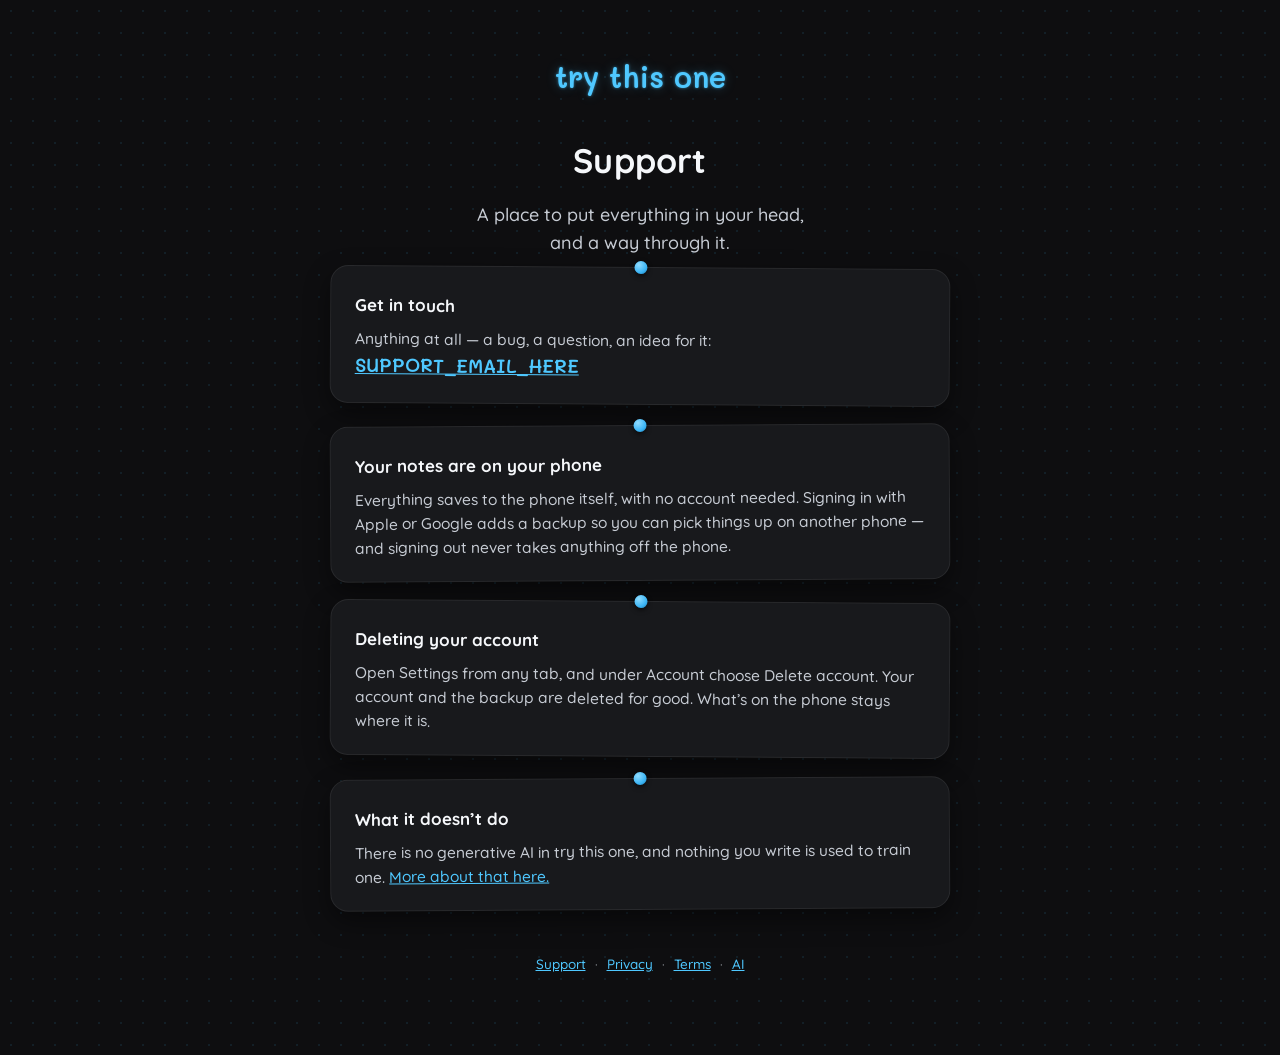
==== index.html @ eb986d2e "The pages try this one points to from the App Store Privacy, terms, AI disclosure and support, in th" ====
<!DOCTYPE html>
<html lang="en">
<head>
<meta charset="utf-8">
<meta name="viewport" content="width=device-width, initial-scale=1">
<title>Support · try this one</title>
<meta name="description" content="Help and contact for try this one.">
<meta name="theme-color" content="#0e0e10">
<link rel="preconnect" href="https://fonts.googleapis.com">
<link rel="preconnect" href="https://fonts.gstatic.com" crossorigin>
<link href="https://fonts.googleapis.com/css2?family=Quicksand:wght@500;600;700&family=Mali:wght@600&display=swap" rel="stylesheet">
<link rel="stylesheet" href="tto.css">
</head>
<body>
<div class="page">
<header><a class="wordmark" href="./">try this one</a></header>
<h1>Support</h1>
<p class="lead">A place to put everything in your head, and a way through it.</p>
<section class="note">
<h2>Get in touch</h2>
<p>Anything at all &mdash; a bug, a question, an idea for it:<br><a class="contact" href="mailto:SUPPORT_EMAIL_HERE">SUPPORT_EMAIL_HERE</a></p>
</section>
<section class="note">
<h2>Your notes are on your phone</h2>
<p>Everything saves to the phone itself, with no account needed. Signing in with Apple or Google adds a backup so you can pick things up on another phone &mdash; and signing out never takes anything off the phone.</p>
</section>
<section class="note">
<h2>Deleting your account</h2>
<p>Open Settings from any tab, and under Account choose Delete account. Your account and the backup are deleted for good. What&rsquo;s on the phone stays where it is.</p>
</section>
<section class="note">
<h2>What it doesn&rsquo;t do</h2>
<p>There is no generative AI in try this one, and nothing you write is used to train one. <a href="ai.html">More about that here.</a></p>
</section>
<footer>
<a href="./">Support</a>·<a href="privacy.html">Privacy</a>·<a href="terms.html">Terms</a>·<a href="ai.html">AI</a>
</footer>
</div>
</body>
</html>
---- tto.css ----
/* The app's own palette and hand. Kept in step with DesignSystem/Colors.swift
   and Features/Settings/SettingsLogoKit.swift — if those move, move these. */
:root {
  --bg:        #0e0e10;
  --felt:      #101113;
  --felt-lit:  #18191c;
  --glow:      #4fc8ff;
  --edge:      #3ab4f5;
  --silver:    #c7ccd4;
  --white:     #f5f7fa;
  --indigo:    #8b85ec;
}

* { box-sizing: border-box; }

html { -webkit-text-size-adjust: 100%; }

body {
  margin: 0;
  padding: 0 20px 80px;
  background-color: var(--bg);
  /* The dot floor the settings page stands on. */
  background-image: radial-gradient(rgba(58,180,245,.10) 1px, transparent 1px);
  background-size: 22px 22px;
  color: var(--white);
  font-family: Quicksand, -apple-system, BlinkMacSystemFont, system-ui, sans-serif;
  font-weight: 500;
  line-height: 1.55;
  -webkit-font-smoothing: antialiased;
}

.page { max-width: 620px; margin: 0 auto; }

/* The wordmark, lit from inside the way the icon writes it. */
header { text-align: center; padding: 54px 0 8px; }

.wordmark {
  display: inline-block;
  font-family: Mali, cursive;
  font-weight: 600;
  font-size: 30px;
  color: var(--glow);
  text-decoration: none;
  text-shadow: 0 0 3px rgba(79,200,255,.55), 0 0 12px rgba(79,200,255,.28);
}

h1 {
  font-size: 34px;
  font-weight: 700;
  letter-spacing: .2px;
  margin: 26px 0 14px;
  text-align: center;
}

/* Said first and biggest, before any detail. */
.lead {
  font-size: 18px;
  color: var(--silver);
  text-align: center;
  margin: 0 auto 10px;
  max-width: 30ch;
}

.stamp {
  text-align: center;
  font-size: 12px;
  color: rgba(199,204,212,.55);
  margin: 0 0 38px;
}

/* Each part is a note pinned to the wall, tilted a hair like the real ones. */
.note {
  position: relative;
  background: var(--felt-lit);
  border: 1px solid rgba(255,255,255,.07);
  border-radius: 18px;
  padding: 26px 24px 22px;
  margin: 0 0 20px;
  box-shadow: 0 10px 26px rgba(0,0,0,.45);
}
.note:nth-child(odd)  { transform: rotate(-.35deg); }
.note:nth-child(even) { transform: rotate(.4deg); }

/* The pin. */
.note::before {
  content: "";
  position: absolute;
  top: -7px; left: 50%;
  width: 13px; height: 13px;
  margin-left: -6.5px;
  border-radius: 50%;
  background: radial-gradient(circle at 34% 30%, #8fdcff, var(--edge) 62%, #1c74a8);
  box-shadow: 0 2px 5px rgba(0,0,0,.6);
}

.note h2 {
  font-size: 17px;
  font-weight: 700;
  margin: 0 0 8px;
  color: var(--white);
}
.note p { margin: 0; color: var(--silver); font-size: 15.5px; }
.note p + p { margin-top: 10px; }

a { color: var(--glow); }

.contact {
  font-family: Mali, cursive;
  font-weight: 600;
  font-size: 19px;
  word-break: break-word;
}

footer {
  margin-top: 44px;
  text-align: center;
  font-size: 13.5px;
  color: rgba(199,204,212,.6);
}
footer a { margin: 0 9px; white-space: nowrap; }

@media (max-width: 420px) {
  h1 { font-size: 28px; }
  .lead { font-size: 16.5px; }
  .note { padding: 24px 19px 20px; }
}
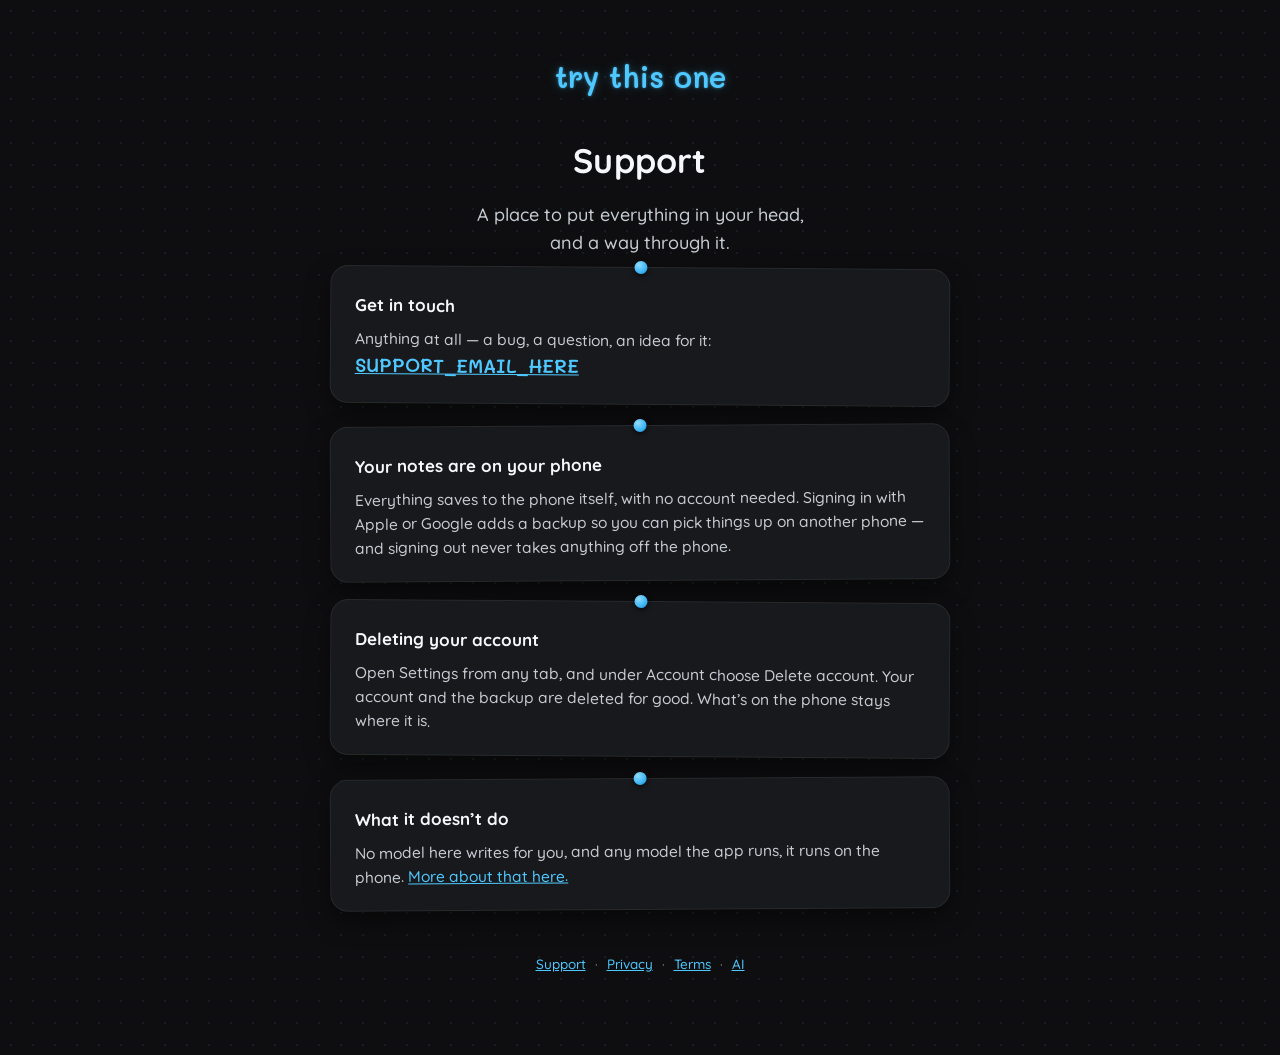
==== commit 19b2985e: "Say what the AI won't do, instead of saying there isn't any A rule rather than an absence: it runs o" ====
--- a/index.html
+++ b/index.html
@@ -30,7 +30,7 @@
 </section>
 <section class="note">
 <h2>What it doesn&rsquo;t do</h2>
-<p>There is no generative AI in try this one, and nothing you write is used to train one. <a href="ai.html">More about that here.</a></p>
+<p>No model here writes for you, and any model the app runs, it runs on the phone. <a href="ai.html">More about that here.</a></p>
 </section>
 <footer>
 <a href="./">Support</a>·<a href="privacy.html">Privacy</a>·<a href="terms.html">Terms</a>·<a href="ai.html">AI</a>
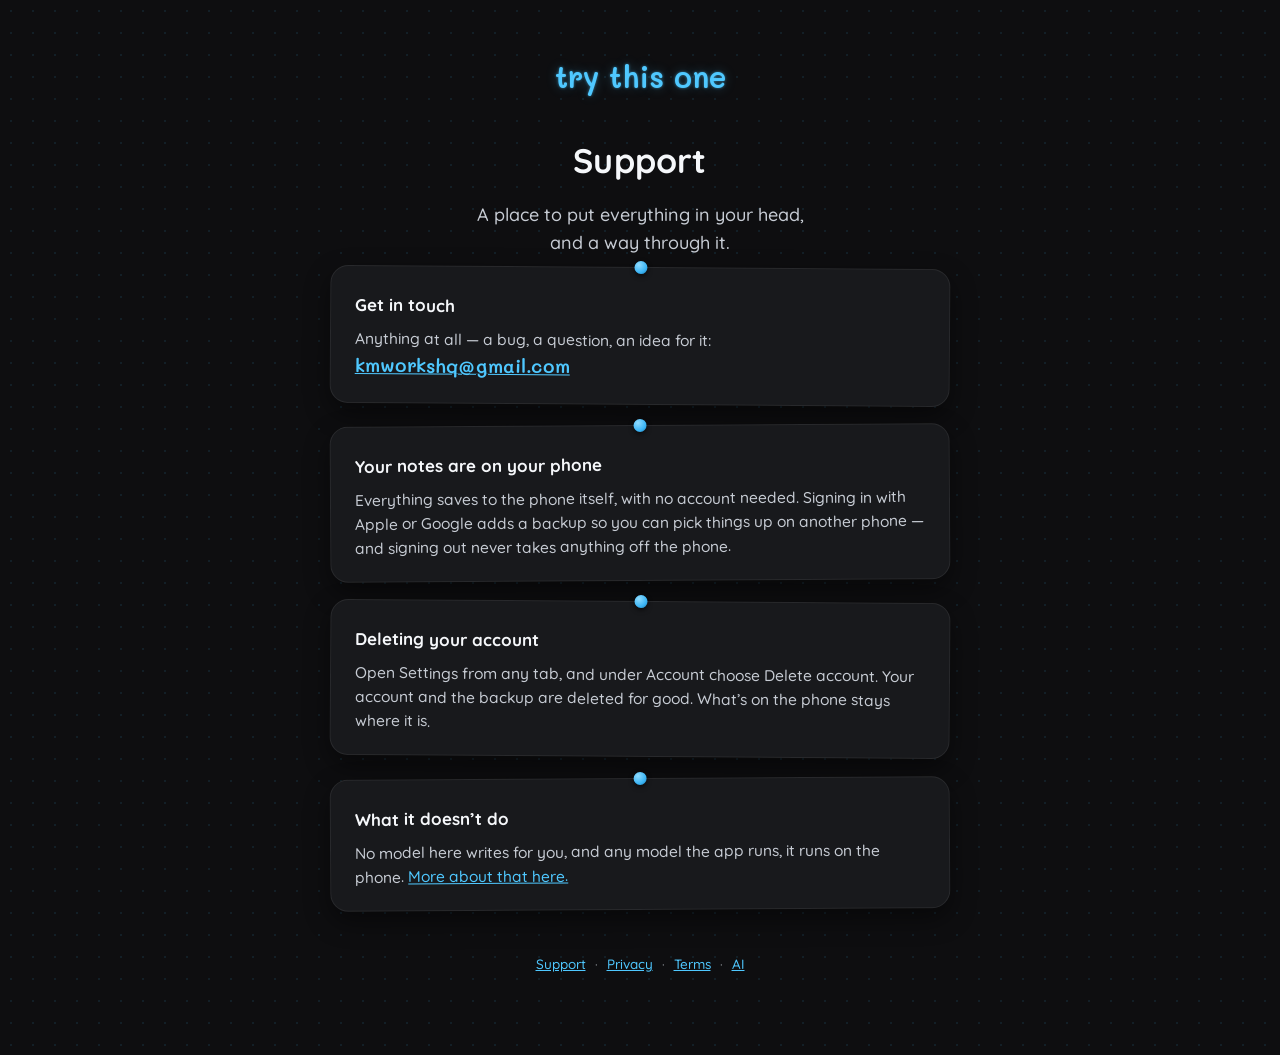
==== commit d0080d49: "Put a real address on the support page Mirrors docs/index.html in the app repo, which is the source " ====
--- a/index.html
+++ b/index.html
@@ -18,7 +18,7 @@
 <p class="lead">A place to put everything in your head, and a way through it.</p>
 <section class="note">
 <h2>Get in touch</h2>
-<p>Anything at all &mdash; a bug, a question, an idea for it:<br><a class="contact" href="mailto:SUPPORT_EMAIL_HERE">SUPPORT_EMAIL_HERE</a></p>
+<p>Anything at all &mdash; a bug, a question, an idea for it:<br><a class="contact" href="mailto:kmworkshq@gmail.com">kmworkshq@gmail.com</a></p>
 </section>
 <section class="note">
 <h2>Your notes are on your phone</h2>
